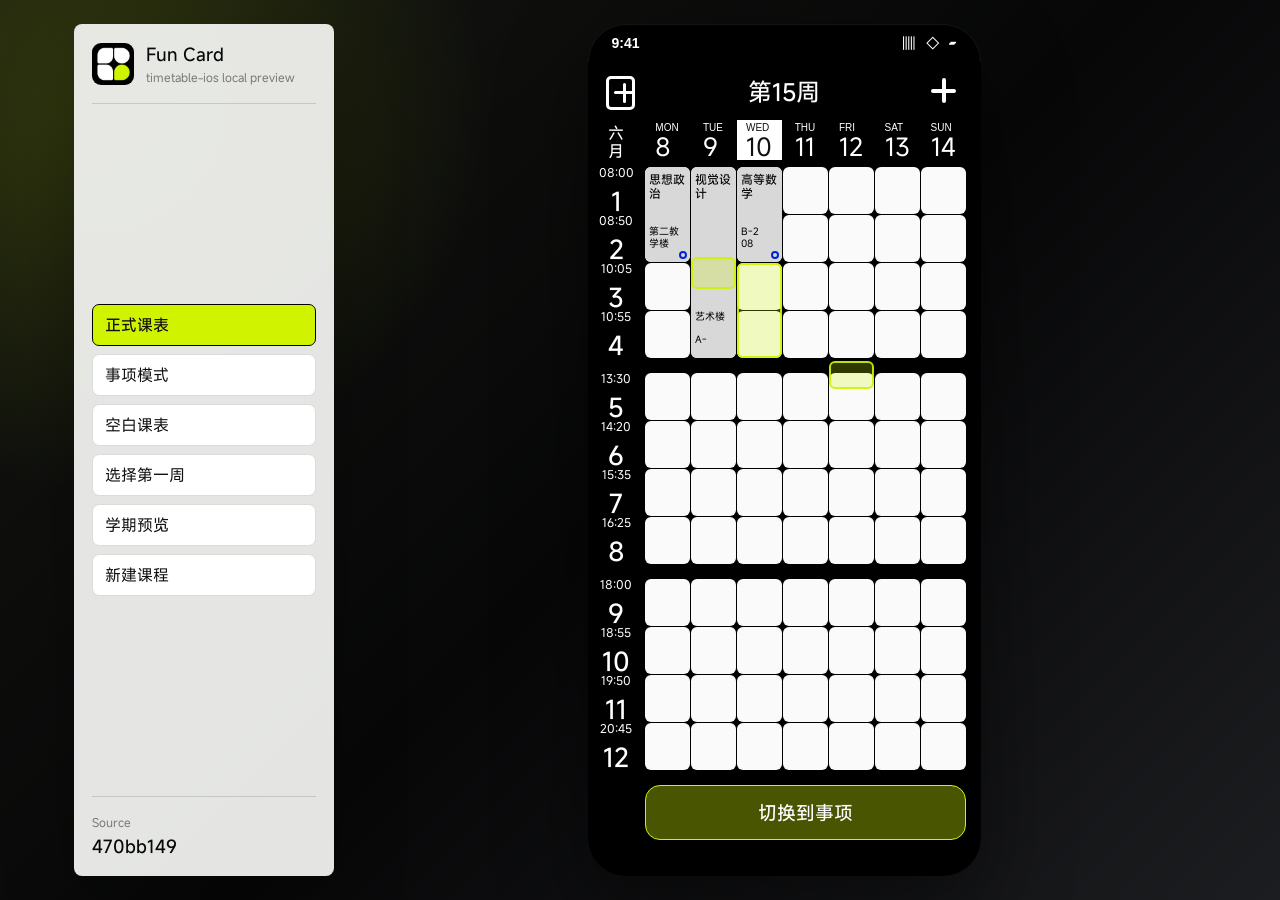
==== timetable-ios/index.html @ f202e796 "Add timetable island to portfolio" ====
<!doctype html>
<html lang="zh-CN">
  <head>
    <meta charset="utf-8">
    <meta name="viewport" content="width=device-width, initial-scale=1">
    <title>Fun Card App Preview</title>
    <meta name="description" content="Local web preview of AleFoxhorn/timetable-ios app screens.">
    <link rel="icon" href="./assets/app-icon.png">
    <link rel="stylesheet" href="./styles.css">
  </head>
  <body>
    <main class="preview-shell">
      <aside class="control-panel" aria-label="页面切换">
        <div class="brand">
          <img src="./assets/app-icon.png" alt="">
          <div>
            <p>Fun Card</p>
            <span>timetable-ios local preview</span>
          </div>
        </div>
        <nav class="screen-tabs" id="screenTabs" aria-label="App 页面">
          <button type="button" data-screen="schedule" class="active">正式课表</button>
          <button type="button" data-screen="events">事项模式</button>
          <button type="button" data-screen="blank">空白课表</button>
          <button type="button" data-screen="select">选择第一周</button>
          <button type="button" data-screen="preview">学期预览</button>
          <button type="button" data-screen="course-form">新建课程</button>
        </nav>
        <div class="source-note">
          <span>Source</span>
          <strong>470bb149</strong>
        </div>
      </aside>

      <section class="phone-wrap" aria-label="iPhone 预览">
        <div class="phone">
          <div class="status-bar" aria-hidden="true">
            <span>9:41</span>
            <span class="status-icons">▥ ◇ ▰</span>
          </div>
          <div id="app" class="app-screen"></div>
        </div>
      </section>
    </main>

    <script src="./app.js"></script>
  </body>
</html>
---- timetable-ios/styles.css ----
@font-face {
  font-family: MiSans;
  src: url("./assets/fonts/MiSans-Regular.ttf") format("truetype");
  font-weight: 400;
  font-display: swap;
}

@font-face {
  font-family: MiSans;
  src: url("./assets/fonts/MiSans-Medium.ttf") format("truetype");
  font-weight: 600;
  font-display: swap;
}

:root {
  --bg: #0b0c0e;
  --panel: #f3f4f1;
  --phone: #000;
  --white: #fff;
  --ink: #080808;
  --muted: #777a74;
  --line: rgba(8, 8, 8, 0.14);
  --course: #d8d8d8;
  --blue: #0023d4;
  --lime: #d0f300;
  --lime-soft: rgba(208, 243, 0, 0.32);
  --slot: #fafafa;
  --radius: 6px;
}

* {
  box-sizing: border-box;
}

html,
body {
  min-height: 100%;
}

body {
  margin: 0;
  background:
    radial-gradient(circle at 8% 12%, rgba(208, 243, 0, 0.16), transparent 24rem),
    linear-gradient(135deg, #151711, #070708 52%, #1c1d20);
  color: var(--ink);
  font-family: MiSans, "Microsoft YaHei", "PingFang SC", sans-serif;
}

button,
input,
select {
  font: inherit;
}

button {
  cursor: pointer;
}

.preview-shell {
  width: min(100%, 1180px);
  min-height: 100vh;
  margin: 0 auto;
  padding: 24px;
  display: grid;
  grid-template-columns: 260px 1fr;
  gap: 28px;
  align-items: center;
}

.control-panel {
  align-self: stretch;
  min-height: 620px;
  padding: 18px;
  border-radius: 8px;
  background: rgba(243, 244, 241, 0.94);
  display: flex;
  flex-direction: column;
  justify-content: space-between;
  box-shadow: 0 24px 70px rgba(0, 0, 0, 0.3);
}

.brand {
  display: flex;
  align-items: center;
  gap: 12px;
  padding-bottom: 18px;
  border-bottom: 1px solid var(--line);
}

.brand img {
  width: 42px;
  height: 42px;
  border-radius: 9px;
}

.brand p {
  margin: 0;
  font-size: 18px;
  font-weight: 600;
}

.brand span,
.source-note span {
  display: block;
  margin-top: 3px;
  color: var(--muted);
  font-size: 12px;
}

.screen-tabs {
  display: grid;
  gap: 8px;
  margin: 20px 0;
}

.screen-tabs button {
  width: 100%;
  min-height: 42px;
  border: 1px solid var(--line);
  border-radius: 7px;
  background: #fff;
  color: #111;
  text-align: left;
  padding: 0 12px;
}

.screen-tabs button.active {
  border-color: #000;
  background: var(--lime);
  font-weight: 600;
}

.source-note {
  border-top: 1px solid var(--line);
  padding-top: 14px;
}

.source-note strong {
  display: block;
  margin-top: 4px;
  font-size: 18px;
}

.phone-wrap {
  min-height: 760px;
  display: grid;
  place-items: center;
}

.phone {
  width: 393px;
  height: 852px;
  overflow: hidden;
  position: relative;
  border-radius: 38px;
  background: var(--phone);
  box-shadow:
    inset 0 0 0 1px rgba(255, 255, 255, 0.08),
    0 34px 90px rgba(0, 0, 0, 0.48);
}

.status-bar {
  height: 38px;
  padding: 11px 24px 0;
  display: flex;
  justify-content: space-between;
  align-items: flex-start;
  color: #fff;
  font-family: Arial, sans-serif;
  font-size: 14px;
  font-weight: 700;
}

.status-icons {
  word-spacing: 7px;
  font-size: 13px;
}

.app-screen {
  height: calc(100% - 38px);
  position: relative;
  background: #000;
  color: #fff;
}

.top-header {
  height: 48px;
  padding: 11px 15px 0;
  display: grid;
  grid-template-columns: 44px 1fr 44px;
  align-items: start;
}

.top-title {
  align-self: center;
  text-align: center;
  color: #fff;
  font-size: 24px;
  font-weight: 600;
  line-height: 1;
}

.icon-btn {
  width: 34px;
  height: 34px;
  border: 0;
  padding: 0;
  background: transparent;
  position: relative;
}

.icon-btn.back,
.icon-btn.confirm,
.icon-btn.quit {
  border-radius: 999px;
  background: #fff;
}

.icon-btn.quit {
  background: #f3f4f6;
}

.icon-btn.back::before {
  content: "";
  position: absolute;
  width: 10px;
  height: 10px;
  border-left: 3px solid #000;
  border-bottom: 3px solid #000;
  transform: rotate(45deg);
  left: 13px;
  top: 11px;
}

.icon-btn.confirm::before {
  content: "";
  position: absolute;
  width: 16px;
  height: 9px;
  border-left: 3px solid #000;
  border-bottom: 3px solid #000;
  transform: rotate(-45deg);
  left: 8px;
  top: 9px;
}

.icon-btn.quit::before,
.icon-btn.quit::after {
  content: "";
  position: absolute;
  width: 16px;
  height: 3px;
  left: 9px;
  top: 16px;
  border-radius: 3px;
  background: #000;
}

.icon-btn.quit::before {
  transform: rotate(45deg);
}

.icon-btn.quit::after {
  transform: rotate(-45deg);
}

.icon-btn.calendar::before {
  content: "";
  position: absolute;
  width: 23px;
  height: 28px;
  left: 3px;
  top: 3px;
  border: 3px solid #fff;
  border-radius: 5px;
}

.icon-btn.calendar::after,
.icon-btn.plus::before,
.icon-btn.plus::after,
.floating-plus::before,
.floating-plus::after {
  content: "";
  position: absolute;
  border-radius: 3px;
  background: #fff;
}

.icon-btn.calendar span::before,
.icon-btn.calendar span::after {
  content: "";
  position: absolute;
  background: #fff;
  border-radius: 3px;
}

.icon-btn.calendar span::before {
  width: 3px;
  height: 20px;
  left: 20px;
  top: 10px;
}

.icon-btn.calendar span::after {
  width: 20px;
  height: 3px;
  left: 11px;
  top: 18px;
}

.icon-btn.plus::before {
  width: 4px;
  height: 25px;
  left: 20px;
  top: 5px;
}

.icon-btn.plus::after {
  width: 25px;
  height: 4px;
  left: 9px;
  top: 16px;
}

.week-date-bar {
  height: 50px;
  padding-top: 8px;
  display: grid;
  grid-template-columns: 57px 1fr;
  align-items: end;
}

.month-label {
  white-space: pre-line;
  text-align: center;
  font-size: 16px;
  font-weight: 600;
  line-height: 1.08;
}

.date-row {
  display: grid;
  grid-template-columns: repeat(7, 1fr);
  gap: 1px;
  padding-right: 15px;
}

.date-cell {
  height: 40px;
  display: grid;
  place-items: center;
  color: #fff;
  border-radius: 0;
}

.date-cell.is-today {
  background: #fff;
  color: #111;
}

.date-cell span {
  display: block;
  font-family: Arial, sans-serif;
  font-size: 10px;
}

.date-cell strong {
  display: block;
  margin-top: 1px;
  font-size: 25px;
  font-weight: 400;
  line-height: 1;
}

.schedule-area {
  position: relative;
  width: 378px;
  height: 673px;
  margin-top: 7px;
}

.board {
  position: absolute;
  left: 57px;
  top: 0;
  width: 321px;
  height: 603px;
}

.time-axis {
  position: absolute;
  left: 0;
  top: 0;
  width: 57px;
  height: 603px;
}

.time-label {
  position: absolute;
  width: 57px;
  color: #fff;
  text-align: center;
  transform: translateY(-1px);
}

.time-label span {
  display: block;
  font-size: 12px;
  line-height: 1;
}

.time-label strong {
  display: block;
  margin-top: 10px;
  font-size: 26px;
  line-height: 1;
}

.slot {
  position: absolute;
  width: calc((321px - 6px) / 7);
  height: 47px;
  border-radius: var(--radius);
  background: var(--slot);
}

.course-card,
.event-card {
  position: absolute;
  width: calc((321px - 6px) / 7);
  border: 0;
  padding: 0;
  text-align: left;
  color: #000;
}

.course-card {
  border-radius: var(--radius);
  background: var(--course);
  overflow: hidden;
  transition: transform 180ms ease, background 180ms ease;
}

.course-card:hover {
  transform: scale(0.98);
}

.course-card.flipped {
  background: var(--blue);
  color: #fff;
  outline: 1px solid #fff;
}

.course-card.dimmed {
  opacity: 0.34;
}

.course-inner {
  height: 100%;
  padding: 6px 4px 12px;
  display: flex;
  flex-direction: column;
  justify-content: space-between;
}

.course-title {
  font-size: 12px;
  font-weight: 600;
  line-height: 1.16;
  white-space: pre-line;
}

.course-meta {
  font-size: 10px;
  line-height: 1.18;
  white-space: pre-line;
}

.task-dot {
  position: absolute;
  right: 3px;
  bottom: 3px;
  width: 8px;
  height: 8px;
  border: 2px solid var(--blue);
  border-radius: 50%;
}

.event-card {
  border-radius: var(--radius);
  overflow: hidden;
  display: grid;
  place-items: stretch;
  background: rgba(208, 243, 0, 0.25);
  border: 2px solid var(--lime);
  color: #000;
  opacity: 0.92;
}

.event-card.active {
  background: var(--lime);
}

.event-card.ghost {
  color: transparent;
}

.event-card > div {
  min-height: 100%;
  padding: 3px 2px;
  display: grid;
  grid-template-rows: auto 1fr auto;
  text-align: center;
}

.event-card small {
  font-size: 9px;
}

.event-card strong {
  align-self: center;
  font-size: 12px;
  line-height: 1.1;
}

.bottom-toggle {
  position: absolute;
  left: 57px;
  bottom: 0;
  width: 321px;
  height: 55px;
  border-radius: 15px;
  border: 1.4px solid var(--lime);
  background: rgba(208, 243, 0, 0.35);
  color: #fff;
  font-size: 19px;
  font-weight: 600;
}

.bottom-toggle.events {
  background: var(--lime);
  color: #000;
}

.floating-plus {
  position: absolute;
  right: 5px;
  bottom: 5px;
  width: 44px;
  height: 44px;
  border: 0;
  background: transparent;
}

.floating-plus span {
  position: absolute;
  width: 31px;
  height: 31px;
  right: 0;
  top: 6px;
  border-radius: 6px;
  background: #fff;
}

.floating-plus::before {
  width: 3px;
  height: 19px;
  right: 14px;
  top: 12px;
  background: #000;
}

.floating-plus::after {
  width: 19px;
  height: 3px;
  right: 6px;
  top: 20px;
  background: #000;
}

.outside-message {
  position: absolute;
  left: 68px;
  right: 14px;
  top: 205px;
  min-height: 90px;
  display: grid;
  place-items: center;
  border: 1px solid rgba(255, 255, 255, 0.24);
  border-radius: 12px;
  color: rgba(255, 255, 255, 0.68);
  text-align: center;
}

.week-header-row,
.week-row {
  width: 367px;
  margin-left: auto;
  margin-right: auto;
  display: grid;
  grid-template-columns: 58px repeat(7, 1fr);
  gap: 2px;
}

.week-header-row {
  margin-top: 18px;
  color: #fff;
  font-family: Arial, sans-serif;
  font-size: 12px;
  text-align: center;
}

.week-list {
  height: 650px;
  margin-top: 10px;
  overflow: hidden;
}

.week-row {
  min-height: 44px;
  margin-bottom: 2px;
}

.week-row-title,
.week-day {
  border-radius: 6px;
  background: #fff;
  color: #000;
  display: grid;
  place-items: center;
}

.week-row-title {
  font-size: 13px;
  line-height: 1.1;
}

.week-row.current .week-row-title,
.week-row.current .week-day {
  background: var(--course);
}

.week-row.preview-week .week-row-title {
  background: var(--lime);
}

.week-day {
  font-size: 16px;
}

.form-body {
  padding: 20px 22px 0;
}

.form-grid {
  display: grid;
  gap: 8px;
}

.form-row {
  min-height: 48px;
  border: 1px solid #000;
  border-radius: 10px;
  background: #fff;
  color: #000;
  display: grid;
  grid-template-columns: 92px 1fr;
  align-items: center;
  padding: 0 14px;
}

.form-row label {
  color: #555;
  font-size: 13px;
}

.form-row input,
.form-row select {
  min-width: 0;
  border: 0;
  outline: 0;
  color: #000;
  background: transparent;
  font-size: 16px;
}

.sheet-caption {
  margin: 18px 2px 0;
  color: rgba(255, 255, 255, 0.66);
  font-size: 13px;
  line-height: 1.7;
}

.popover-scrim {
  position: absolute;
  inset: 0;
  background: rgba(0, 0, 0, 0.35);
  display: grid;
  place-items: center;
}

.detail-popover,
.warning-popover,
.task-popover {
  width: 238px;
  min-height: 105px;
  border: 2px solid #fff;
  border-radius: 12px;
  background: #000;
  padding: 8px;
}

.detail-popover {
  min-height: 284px;
}

.detail-row {
  min-height: 42px;
  margin-bottom: -1px;
  border: 1px solid #000;
  background: #fff;
  color: #000;
  display: flex;
  align-items: center;
  padding: 0 12px;
  font-size: 14px;
}

.detail-row:first-child {
  border-radius: 6px 6px 15px 15px;
  font-weight: 600;
}

.detail-row.actions {
  display: grid;
  grid-template-columns: 1fr 1fr;
  padding: 0;
  overflow: hidden;
  border-radius: 15px 15px 6px 6px;
}

.detail-row.actions button,
.warning-actions button {
  min-height: 40px;
  border: 0;
  border-right: 1px solid #000;
  background: #fff;
}

.detail-row.actions button:last-child,
.warning-actions button:last-child {
  border-right: 0;
}

.warning-popover p {
  min-height: 46px;
  margin: 0 0 -1px;
  border: 1px solid #000;
  border-radius: 5px 5px 15px 15px;
  background: #fff;
  color: #000;
  display: flex;
  align-items: center;
  padding: 0 14px;
  font-size: 14px;
}

.warning-actions {
  display: grid;
  grid-template-columns: 1fr 1fr;
  border: 1px solid #000;
  border-radius: 15px 15px 5px 5px;
  overflow: hidden;
}

.task-popover {
  height: 284px;
}

.task-list {
  height: 222px;
  overflow: hidden;
  background: #000;
}

.task-row {
  min-height: 46px;
  margin-bottom: -1px;
  border: 1px solid #000;
  background: #fff;
  color: #000;
  display: flex;
  align-items: center;
  padding: 0 12px;
  font-size: 14px;
}

.task-add {
  min-height: 46px;
  margin-top: 0;
  border: 1px solid #000;
  border-radius: 5px 5px 13px 13px;
  background: #fff;
  color: #000;
  display: flex;
  align-items: center;
  padding: 0 12px;
}

@media (max-width: 820px) {
  .preview-shell {
    padding: 14px;
    grid-template-columns: 1fr;
  }

  .control-panel {
    min-height: auto;
  }

  .screen-tabs {
    grid-template-columns: repeat(2, minmax(0, 1fr));
  }

  .phone-wrap {
    min-height: auto;
  }

  .phone {
    transform-origin: top center;
    transform: scale(min(1, calc((100vw - 28px) / 393)));
    margin-bottom: calc(-852px + min(852px, (100vw - 28px) / 393 * 852px));
  }
}
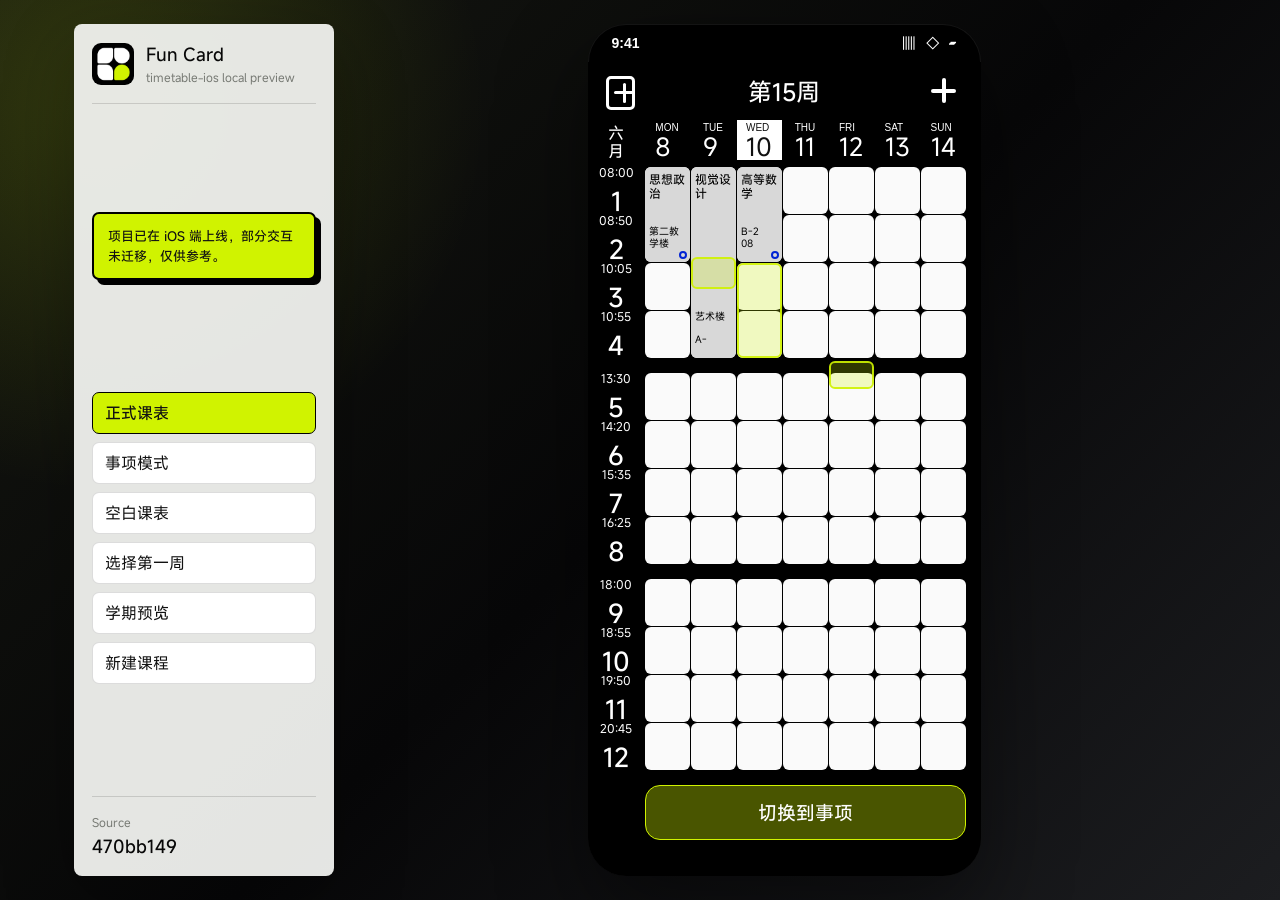
==== commit 4478b014: "Add timetable preview launch note" ====
--- a/timetable-ios/index.html
+++ b/timetable-ios/index.html
@@ -18,6 +18,7 @@
             <span>timetable-ios local preview</span>
           </div>
         </div>
+        <p class="launch-note">项目已在 iOS 端上线，部分交互未迁移，仅供参考。</p>
         <nav class="screen-tabs" id="screenTabs" aria-label="App 页面">
           <button type="button" data-screen="schedule" class="active">正式课表</button>
           <button type="button" data-screen="events">事项模式</button>
--- a/timetable-ios/styles.css
+++ b/timetable-ios/styles.css
@@ -107,6 +107,19 @@
   font-size: 12px;
 }
 
+.launch-note {
+  margin: 16px 0 0;
+  padding: 12px 14px;
+  border: 2px solid #000;
+  border-radius: 7px;
+  background: var(--lime);
+  color: #111;
+  box-shadow: 5px 5px 0 #000;
+  font-size: 13px;
+  font-weight: 600;
+  line-height: 1.55;
+}
+
 .screen-tabs {
   display: grid;
   gap: 8px;
